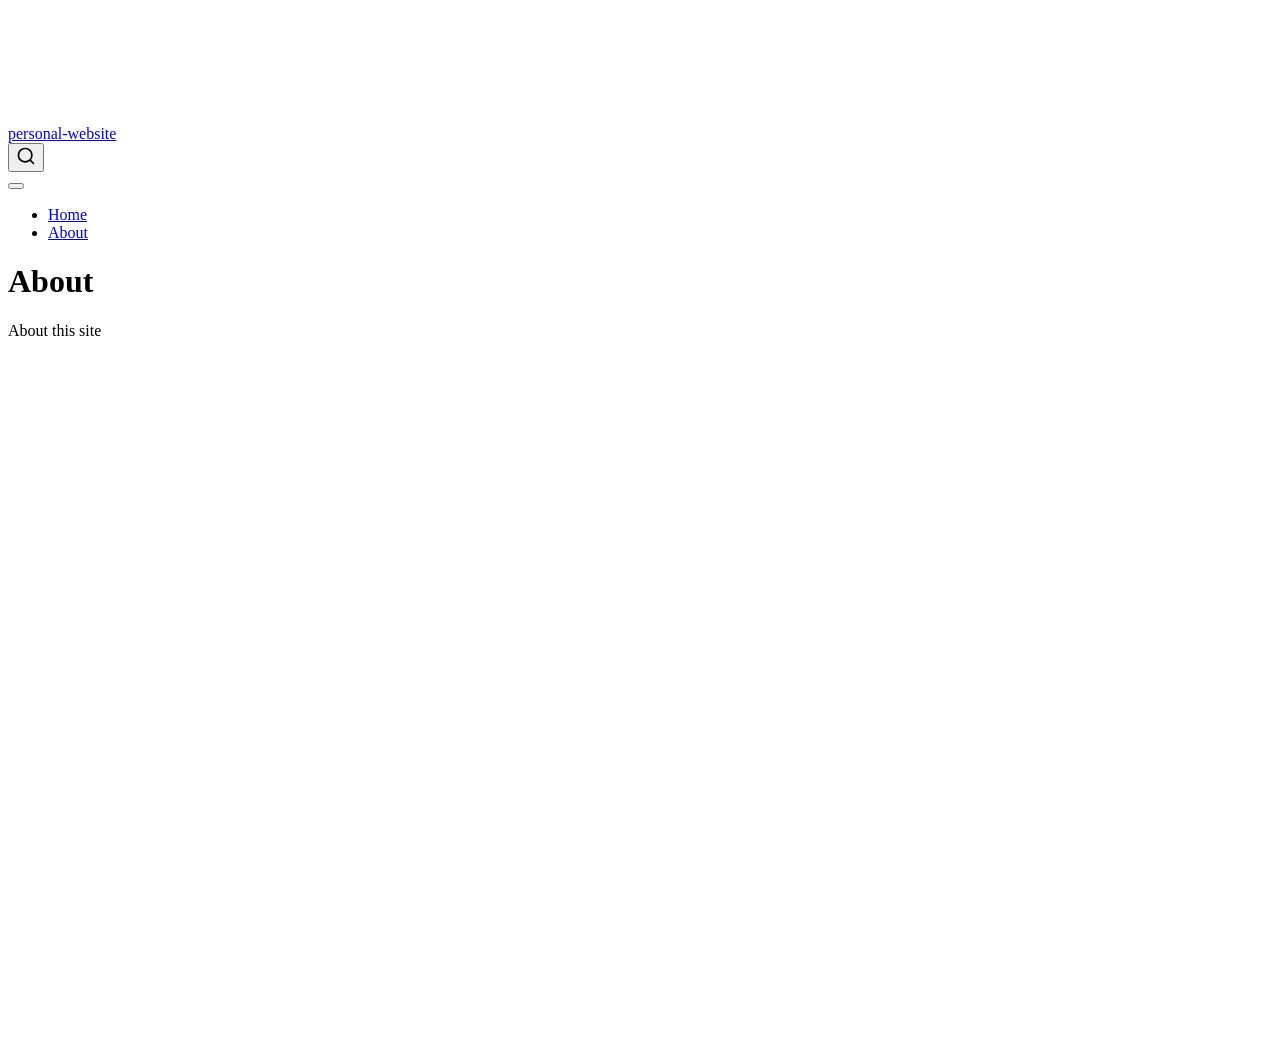
==== docs/about.html @ bc528ff7 "Initial Commit" ====
<!DOCTYPE html>
<html xmlns="http://www.w3.org/1999/xhtml" lang="en" xml:lang="en"><head>

<meta charset="utf-8">
<meta name="generator" content="quarto-1.9.37">

<meta name="viewport" content="width=device-width, initial-scale=1.0, user-scalable=yes">


<title>About – personal-website</title>
<style>
/* Default styles provided by pandoc.
** See https://pandoc.org/MANUAL.html#variables-for-html for config info.
*/
code{white-space: pre-wrap;}
span.smallcaps{font-variant: small-caps;}
div.columns{display: flex; gap: min(4vw, 1.5em);}
div.column{flex: auto; overflow-x: auto;}
div.hanging-indent{margin-left: 1.5em; text-indent: -1.5em;}
ul.task-list{list-style: none;}
ul.task-list li input[type="checkbox"] {
  width: 0.8em;
  margin: 0 0.8em 0.2em -1em; /* quarto-specific, see https://github.com/quarto-dev/quarto-cli/issues/4556 */ 
  vertical-align: middle;
}
</style>


<script src="site_libs/quarto-nav/quarto-nav.js"></script>
<script src="site_libs/quarto-nav/headroom.min.js"></script>
<script src="site_libs/clipboard/clipboard.min.js"></script>
<script src="site_libs/quarto-search/autocomplete.umd.js"></script>
<script src="site_libs/quarto-search/fuse.min.js"></script>
<script src="site_libs/quarto-search/quarto-search.js"></script>
<meta name="quarto:offset" content="./">
<script src="site_libs/quarto-html/quarto.js" type="module"></script>
<script src="site_libs/quarto-html/tabsets/tabsets.js" type="module"></script>
<script src="site_libs/quarto-html/popper.min.js"></script>
<script src="site_libs/quarto-html/tippy.umd.min.js"></script>
<script src="site_libs/quarto-html/anchor.min.js"></script>
<link href="site_libs/quarto-html/tippy.css" rel="stylesheet">
<link href="site_libs/quarto-html/quarto-syntax-highlighting-7f8f88aac4f3542376d5c11b86a4c14d.css" rel="stylesheet" id="quarto-text-highlighting-styles">
<script src="site_libs/bootstrap/bootstrap.min.js"></script>
<link href="site_libs/bootstrap/bootstrap-icons.css" rel="stylesheet">
<link href="site_libs/bootstrap/bootstrap-a0f9fd0d421825b736dc1bbcbcba2219.min.css" rel="stylesheet" append-hash="true" id="quarto-bootstrap" data-mode="light">
<script id="quarto-search-options" type="application/json">{
  "location": "navbar",
  "copy-button": false,
  "collapse-after": 3,
  "panel-placement": "end",
  "type": "overlay",
  "limit": 50,
  "keyboard-shortcut": [
    "f",
    "/",
    "s"
  ],
  "show-item-context": false,
  "language": {
    "search-no-results-text": "No results",
    "search-matching-documents-text": "matching documents",
    "search-copy-link-title": "Copy link to search",
    "search-hide-matches-text": "Hide additional matches",
    "search-more-match-text": "more match in this document",
    "search-more-matches-text": "more matches in this document",
    "search-clear-button-title": "Clear",
    "search-text-placeholder": "",
    "search-detached-cancel-button-title": "Cancel",
    "search-submit-button-title": "Submit",
    "search-label": "Search"
  }
}</script>


<link rel="stylesheet" href="styles.css">
</head>

<body class="nav-fixed quarto-light">

<div id="quarto-search-results"></div>
  <header id="quarto-header" class="headroom fixed-top">
    <nav class="navbar navbar-expand-lg " data-bs-theme="dark">
      <div class="navbar-container container-fluid">
      <div class="navbar-brand-container mx-auto">
    <a class="navbar-brand" href="./index.html">
    <span class="navbar-title">personal-website</span>
    </a>
  </div>
            <div id="quarto-search" class="" title="Search"></div>
          <button class="navbar-toggler" type="button" data-bs-toggle="collapse" data-bs-target="#navbarCollapse" aria-controls="navbarCollapse" role="menu" aria-expanded="false" aria-label="Toggle navigation" onclick="if (window.quartoToggleHeadroom) { window.quartoToggleHeadroom(); }">
  <span class="navbar-toggler-icon"></span>
</button>
          <div class="collapse navbar-collapse" id="navbarCollapse">
            <ul class="navbar-nav navbar-nav-scroll me-auto">
  <li class="nav-item">
    <a class="nav-link" href="./index.html"> 
<span class="menu-text">Home</span></a>
  </li>  
  <li class="nav-item">
    <a class="nav-link active" href="./about.html" aria-current="page"> 
<span class="menu-text">About</span></a>
  </li>  
</ul>
          </div> <!-- /navcollapse -->
            <div class="quarto-navbar-tools">
</div>
      </div> <!-- /container-fluid -->
    </nav>
</header>
<!-- content -->
<div id="quarto-content" class="quarto-container page-columns page-rows-contents page-layout-article page-navbar">
<!-- sidebar -->
<!-- margin-sidebar -->
    <div id="quarto-margin-sidebar" class="sidebar margin-sidebar zindex-bottom">
        
    </div>
<!-- main -->
<main class="content" id="quarto-document-content">

<header id="title-block-header" class="quarto-title-block default">
<div class="quarto-title">
<h1 class="title">About</h1>
</div>



<div class="quarto-title-meta">

    
  
    
  </div>
  


</header>


<p>About this site</p>



</main> <!-- /main -->
<script id="quarto-html-after-body" type="application/javascript">
  window.document.addEventListener("DOMContentLoaded", function (event) {
    const icon = "";
    const anchorJS = new window.AnchorJS();
    anchorJS.options = {
      placement: 'right',
      icon: icon
    };
    anchorJS.add('.anchored');
    const isCodeAnnotation = (el) => {
      for (const clz of el.classList) {
        if (clz.startsWith('code-annotation-')) {                     
          return true;
        }
      }
      return false;
    }
    const onCopySuccess = function(e) {
      // button target
      const button = e.trigger;
      // don't keep focus
      button.blur();
      // flash "checked"
      button.classList.add('code-copy-button-checked');
      var currentTitle = button.getAttribute("title");
      button.setAttribute("title", "Copied!");
      let tooltip;
      if (window.bootstrap) {
        button.setAttribute("data-bs-toggle", "tooltip");
        button.setAttribute("data-bs-placement", "left");
        button.setAttribute("data-bs-title", "Copied!");
        tooltip = new bootstrap.Tooltip(button, 
          { trigger: "manual", 
            customClass: "code-copy-button-tooltip",
            offset: [0, -8]});
        tooltip.show();    
      }
      setTimeout(function() {
        if (tooltip) {
          tooltip.hide();
          button.removeAttribute("data-bs-title");
          button.removeAttribute("data-bs-toggle");
          button.removeAttribute("data-bs-placement");
        }
        button.setAttribute("title", currentTitle);
        button.classList.remove('code-copy-button-checked');
      }, 1000);
      // clear code selection
      e.clearSelection();
    }
    const getTextToCopy = function(trigger) {
      const outerScaffold = trigger.parentElement.cloneNode(true);
      const codeEl = outerScaffold.querySelector('code');
      for (const childEl of codeEl.children) {
        if (isCodeAnnotation(childEl)) {
          childEl.remove();
        }
      }
      return codeEl.innerText;
    }
    const clipboard = new window.ClipboardJS('.code-copy-button:not([data-in-quarto-modal])', {
      text: getTextToCopy
    });
    clipboard.on('success', onCopySuccess);
    if (window.document.getElementById('quarto-embedded-source-code-modal')) {
      const clipboardModal = new window.ClipboardJS('.code-copy-button[data-in-quarto-modal]', {
        text: getTextToCopy,
        container: window.document.getElementById('quarto-embedded-source-code-modal')
      });
      clipboardModal.on('success', onCopySuccess);
    }
      var localhostRegex = new RegExp(/^(?:http|https):\/\/localhost\:?[0-9]*\//);
      var mailtoRegex = new RegExp(/^mailto:/);
        var filterRegex = new RegExp('/' + window.location.host + '/');
      var isInternal = (href) => {
          return filterRegex.test(href) || localhostRegex.test(href) || mailtoRegex.test(href);
      }
      // Inspect non-navigation links and adorn them if external
     var links = window.document.querySelectorAll('a[href]:not(.nav-link):not(.navbar-brand):not(.toc-action):not(.sidebar-link):not(.sidebar-item-toggle):not(.pagination-link):not(.no-external):not([aria-hidden]):not(.dropdown-item):not(.quarto-navigation-tool):not(.about-link)');
      for (var i=0; i<links.length; i++) {
        const link = links[i];
        if (!isInternal(link.href)) {
          // undo the damage that might have been done by quarto-nav.js in the case of
          // links that we want to consider external
          if (link.dataset.originalHref !== undefined) {
            link.href = link.dataset.originalHref;
          }
        }
      }
    function tippyHover(el, contentFn, onTriggerFn, onUntriggerFn) {
      const config = {
        allowHTML: true,
        maxWidth: 500,
        delay: 100,
        arrow: false,
        appendTo: function(el) {
            return el.parentElement;
        },
        interactive: true,
        interactiveBorder: 10,
        theme: 'quarto',
        placement: 'bottom-start',
      };
      if (contentFn) {
        config.content = contentFn;
      }
      if (onTriggerFn) {
        config.onTrigger = onTriggerFn;
      }
      if (onUntriggerFn) {
        config.onUntrigger = onUntriggerFn;
      }
      window.tippy(el, config); 
    }
    const noterefs = window.document.querySelectorAll('a[role="doc-noteref"]');
    for (var i=0; i<noterefs.length; i++) {
      const ref = noterefs[i];
      tippyHover(ref, function() {
        // use id or data attribute instead here
        let href = ref.getAttribute('data-footnote-href') || ref.getAttribute('href');
        try { href = new URL(href).hash; } catch {}
        const id = href.replace(/^#\/?/, "");
        const note = window.document.getElementById(id);
        if (note) {
          return note.innerHTML;
        } else {
          return "";
        }
      });
    }
    const xrefs = window.document.querySelectorAll('a.quarto-xref');
    const processXRef = (id, note) => {
      // Strip column container classes
      const stripColumnClz = (el) => {
        el.classList.remove("page-full", "page-columns");
        if (el.children) {
          for (const child of el.children) {
            stripColumnClz(child);
          }
        }
      }
      stripColumnClz(note)
      if (id === null || id.startsWith('sec-')) {
        // Special case sections, only their first couple elements
        const container = document.createElement("div");
        if (note.children && note.children.length > 2) {
          container.appendChild(note.children[0].cloneNode(true));
          for (let i = 1; i < note.children.length; i++) {
            const child = note.children[i];
            if (child.tagName === "P" && child.innerText === "") {
              continue;
            } else {
              container.appendChild(child.cloneNode(true));
              break;
            }
          }
          if (window.Quarto?.typesetMath) {
            window.Quarto.typesetMath(container);
          }
          return container.innerHTML
        } else {
          if (window.Quarto?.typesetMath) {
            window.Quarto.typesetMath(note);
          }
          return note.innerHTML;
        }
      } else {
        // Remove any anchor links if they are present
        const anchorLink = note.querySelector('a.anchorjs-link');
        if (anchorLink) {
          anchorLink.remove();
        }
        if (window.Quarto?.typesetMath) {
          window.Quarto.typesetMath(note);
        }
        if (note.classList.contains("callout")) {
          return note.outerHTML;
        } else {
          return note.innerHTML;
        }
      }
    }
    for (var i=0; i<xrefs.length; i++) {
      const xref = xrefs[i];
      tippyHover(xref, undefined, function(instance) {
        instance.disable();
        let url = xref.getAttribute('href');
        let hash = undefined; 
        if (url.startsWith('#')) {
          hash = url;
        } else {
          try { hash = new URL(url).hash; } catch {}
        }
        if (hash) {
          const id = hash.replace(/^#\/?/, "");
          const note = window.document.getElementById(id);
          if (note !== null) {
            try {
              const html = processXRef(id, note.cloneNode(true));
              instance.setContent(html);
            } finally {
              instance.enable();
              instance.show();
            }
          } else {
            // See if we can fetch this
            fetch(url.split('#')[0])
            .then(res => res.text())
            .then(html => {
              const parser = new DOMParser();
              const htmlDoc = parser.parseFromString(html, "text/html");
              const note = htmlDoc.getElementById(id);
              if (note !== null) {
                const html = processXRef(id, note);
                instance.setContent(html);
              } 
            }).finally(() => {
              instance.enable();
              instance.show();
            });
          }
        } else {
          // See if we can fetch a full url (with no hash to target)
          // This is a special case and we should probably do some content thinning / targeting
          fetch(url)
          .then(res => res.text())
          .then(html => {
            const parser = new DOMParser();
            const htmlDoc = parser.parseFromString(html, "text/html");
            const note = htmlDoc.querySelector('main.content');
            if (note !== null) {
              // This should only happen for chapter cross references
              // (since there is no id in the URL)
              // remove the first header
              if (note.children.length > 0 && note.children[0].tagName === "HEADER") {
                note.children[0].remove();
              }
              const html = processXRef(null, note);
              instance.setContent(html);
            } 
          }).finally(() => {
            instance.enable();
            instance.show();
          });
        }
      }, function(instance) {
      });
    }
        let selectedAnnoteEl;
        const selectorForAnnotation = ( cell, annotation) => {
          let cellAttr = 'data-code-cell="' + cell + '"';
          let lineAttr = 'data-code-annotation="' +  annotation + '"';
          const selector = 'span[' + cellAttr + '][' + lineAttr + ']';
          return selector;
        }
        const selectCodeLines = (annoteEl) => {
          const doc = window.document;
          const targetCell = annoteEl.getAttribute("data-target-cell");
          const targetAnnotation = annoteEl.getAttribute("data-target-annotation");
          const annoteSpan = window.document.querySelector(selectorForAnnotation(targetCell, targetAnnotation));
          const lines = annoteSpan.getAttribute("data-code-lines").split(",");
          const lineIds = lines.map((line) => {
            return targetCell + "-" + line;
          })
          let top = null;
          let height = null;
          let parent = null;
          if (lineIds.length > 0) {
              //compute the position of the single el (top and bottom and make a div)
              const el = window.document.getElementById(lineIds[0]);
              top = el.offsetTop;
              height = el.offsetHeight;
              parent = el.parentElement.parentElement;
            if (lineIds.length > 1) {
              const lastEl = window.document.getElementById(lineIds[lineIds.length - 1]);
              const bottom = lastEl.offsetTop + lastEl.offsetHeight;
              height = bottom - top;
            }
            if (top !== null && height !== null && parent !== null) {
              // cook up a div (if necessary) and position it 
              let div = window.document.getElementById("code-annotation-line-highlight");
              if (div === null) {
                div = window.document.createElement("div");
                div.setAttribute("id", "code-annotation-line-highlight");
                div.style.position = 'absolute';
                parent.appendChild(div);
              }
              div.style.top = top - 2 + "px";
              div.style.height = height + 4 + "px";
              div.style.left = 0;
              let gutterDiv = window.document.getElementById("code-annotation-line-highlight-gutter");
              if (gutterDiv === null) {
                gutterDiv = window.document.createElement("div");
                gutterDiv.setAttribute("id", "code-annotation-line-highlight-gutter");
                gutterDiv.style.position = 'absolute';
                const codeCell = window.document.getElementById(targetCell);
                const gutter = codeCell.querySelector('.code-annotation-gutter');
                gutter.appendChild(gutterDiv);
              }
              gutterDiv.style.top = top - 2 + "px";
              gutterDiv.style.height = height + 4 + "px";
            }
            selectedAnnoteEl = annoteEl;
          }
        };
        const unselectCodeLines = () => {
          const elementsIds = ["code-annotation-line-highlight", "code-annotation-line-highlight-gutter"];
          elementsIds.forEach((elId) => {
            const div = window.document.getElementById(elId);
            if (div) {
              div.remove();
            }
          });
          selectedAnnoteEl = undefined;
        };
          // Handle positioning of the toggle
      window.addEventListener(
        "resize",
        throttle(() => {
          elRect = undefined;
          if (selectedAnnoteEl) {
            selectCodeLines(selectedAnnoteEl);
          }
        }, 10)
      );
      function throttle(fn, ms) {
      let throttle = false;
      let timer;
        return (...args) => {
          if(!throttle) { // first call gets through
              fn.apply(this, args);
              throttle = true;
          } else { // all the others get throttled
              if(timer) clearTimeout(timer); // cancel #2
              timer = setTimeout(() => {
                fn.apply(this, args);
                timer = throttle = false;
              }, ms);
          }
        };
      }
        // Attach click handler to the DT
        const annoteDls = window.document.querySelectorAll('dt[data-target-cell]');
        for (const annoteDlNode of annoteDls) {
          annoteDlNode.addEventListener('click', (event) => {
            const clickedEl = event.target;
            if (clickedEl !== selectedAnnoteEl) {
              unselectCodeLines();
              const activeEl = window.document.querySelector('dt[data-target-cell].code-annotation-active');
              if (activeEl) {
                activeEl.classList.remove('code-annotation-active');
              }
              selectCodeLines(clickedEl);
              clickedEl.classList.add('code-annotation-active');
            } else {
              // Unselect the line
              unselectCodeLines();
              clickedEl.classList.remove('code-annotation-active');
            }
          });
        }
    const findCites = (el) => {
      const parentEl = el.parentElement;
      if (parentEl) {
        const cites = parentEl.dataset.cites;
        if (cites) {
          return {
            el,
            cites: cites.split(' ')
          };
        } else {
          return findCites(el.parentElement)
        }
      } else {
        return undefined;
      }
    };
    var bibliorefs = window.document.querySelectorAll('a[role="doc-biblioref"]');
    for (var i=0; i<bibliorefs.length; i++) {
      const ref = bibliorefs[i];
      const citeInfo = findCites(ref);
      if (citeInfo) {
        tippyHover(citeInfo.el, function() {
          var popup = window.document.createElement('div');
          citeInfo.cites.forEach(function(cite) {
            var citeDiv = window.document.createElement('div');
            citeDiv.classList.add('hanging-indent');
            citeDiv.classList.add('csl-entry');
            var biblioDiv = window.document.getElementById('ref-' + cite);
            if (biblioDiv) {
              citeDiv.innerHTML = biblioDiv.innerHTML;
            }
            popup.appendChild(citeDiv);
          });
          return popup.innerHTML;
        });
      }
    }
  });
  </script>
</div> <!-- /content -->




</body></html>
---- docs/site_libs/quarto-html/tippy.css ----
.tippy-box[data-animation=fade][data-state=hidden]{opacity:0}[data-tippy-root]{max-width:calc(100vw - 10px)}.tippy-box{position:relative;background-color:#333;color:#fff;border-radius:4px;font-size:14px;line-height:1.4;white-space:normal;outline:0;transition-property:transform,visibility,opacity}.tippy-box[data-placement^=top]>.tippy-arrow{bottom:0}.tippy-box[data-placement^=top]>.tippy-arrow:before{bottom:-7px;left:0;border-width:8px 8px 0;border-top-color:initial;transform-origin:center top}.tippy-box[data-placement^=bottom]>.tippy-arrow{top:0}.tippy-box[data-placement^=bottom]>.tippy-arrow:before{top:-7px;left:0;border-width:0 8px 8px;border-bottom-color:initial;transform-origin:center bottom}.tippy-box[data-placement^=left]>.tippy-arrow{right:0}.tippy-box[data-placement^=left]>.tippy-arrow:before{border-width:8px 0 8px 8px;border-left-color:initial;right:-7px;transform-origin:center left}.tippy-box[data-placement^=right]>.tippy-arrow{left:0}.tippy-box[data-placement^=right]>.tippy-arrow:before{left:-7px;border-width:8px 8px 8px 0;border-right-color:initial;transform-origin:center right}.tippy-box[data-inertia][data-state=visible]{transition-timing-function:cubic-bezier(.54,1.5,.38,1.11)}.tippy-arrow{width:16px;height:16px;color:#333}.tippy-arrow:before{content:"";position:absolute;border-color:transparent;border-style:solid}.tippy-content{position:relative;padding:5px 9px;z-index:1}
---- docs/site_libs/quarto-html/quarto-syntax-highlighting-7f8f88aac4f3542376d5c11b86a4c14d.css ----
/* quarto syntax highlight colors */
:root {
  --quarto-hl-ot-color: #003B4F;
  --quarto-hl-at-color: #657422;
  --quarto-hl-ss-color: #20794D;
  --quarto-hl-an-color: #5E5E5E;
  --quarto-hl-fu-color: #4758AB;
  --quarto-hl-st-color: #20794D;
  --quarto-hl-cf-color: #003B4F;
  --quarto-hl-op-color: #5E5E5E;
  --quarto-hl-er-color: #AD0000;
  --quarto-hl-bn-color: #AD0000;
  --quarto-hl-al-color: #AD0000;
  --quarto-hl-va-color: #111111;
  --quarto-hl-bu-color: inherit;
  --quarto-hl-ex-color: inherit;
  --quarto-hl-pp-color: #AD0000;
  --quarto-hl-in-color: #5E5E5E;
  --quarto-hl-vs-color: #20794D;
  --quarto-hl-wa-color: #5E5E5E;
  --quarto-hl-do-color: #5E5E5E;
  --quarto-hl-im-color: #00769E;
  --quarto-hl-ch-color: #20794D;
  --quarto-hl-dt-color: #AD0000;
  --quarto-hl-fl-color: #AD0000;
  --quarto-hl-co-color: #5E5E5E;
  --quarto-hl-cv-color: #5E5E5E;
  --quarto-hl-cn-color: #8f5902;
  --quarto-hl-sc-color: #5E5E5E;
  --quarto-hl-dv-color: #AD0000;
  --quarto-hl-kw-color: #003B4F;
}

/* other quarto variables */
:root {
  --quarto-font-monospace: SFMono-Regular, Menlo, Monaco, Consolas, "Liberation Mono", "Courier New", monospace;
}

/* syntax highlight based on Pandoc's rules */
pre > code.sourceCode > span {
  color: #003B4F;
}

code.sourceCode > span {
  color: #003B4F;
}

div.sourceCode,
div.sourceCode pre.sourceCode {
  color: #003B4F;
}

/* Normal */
code span {
  color: #003B4F;
}

/* Alert */
code span.al {
  color: #AD0000;
  font-style: inherit;
}

/* Annotation */
code span.an {
  color: #5E5E5E;
  font-style: inherit;
}

/* Attribute */
code span.at {
  color: #657422;
  font-style: inherit;
}

/* BaseN */
code span.bn {
  color: #AD0000;
  font-style: inherit;
}

/* BuiltIn */
code span.bu {
  font-style: inherit;
}

/* ControlFlow */
code span.cf {
  color: #003B4F;
  font-weight: bold;
  font-style: inherit;
}

/* Char */
code span.ch {
  color: #20794D;
  font-style: inherit;
}

/* Constant */
code span.cn {
  color: #8f5902;
  font-style: inherit;
}

/* Comment */
code span.co {
  color: #5E5E5E;
  font-style: inherit;
}

/* CommentVar */
code span.cv {
  color: #5E5E5E;
  font-style: italic;
}

/* Documentation */
code span.do {
  color: #5E5E5E;
  font-style: italic;
}

/* DataType */
code span.dt {
  color: #AD0000;
  font-style: inherit;
}

/* DecVal */
code span.dv {
  color: #AD0000;
  font-style: inherit;
}

/* Error */
code span.er {
  color: #AD0000;
  font-style: inherit;
}

/* Extension */
code span.ex {
  font-style: inherit;
}

/* Float */
code span.fl {
  color: #AD0000;
  font-style: inherit;
}

/* Function */
code span.fu {
  color: #4758AB;
  font-style: inherit;
}

/* Import */
code span.im {
  color: #00769E;
  font-style: inherit;
}

/* Information */
code span.in {
  color: #5E5E5E;
  font-style: inherit;
}

/* Keyword */
code span.kw {
  color: #003B4F;
  font-weight: bold;
  font-style: inherit;
}

/* Operator */
code span.op {
  color: #5E5E5E;
  font-style: inherit;
}

/* Other */
code span.ot {
  color: #003B4F;
  font-style: inherit;
}

/* Preprocessor */
code span.pp {
  color: #AD0000;
  font-style: inherit;
}

/* SpecialChar */
code span.sc {
  color: #5E5E5E;
  font-style: inherit;
}

/* SpecialString */
code span.ss {
  color: #20794D;
  font-style: inherit;
}

/* String */
code span.st {
  color: #20794D;
  font-style: inherit;
}

/* Variable */
code span.va {
  color: #111111;
  font-style: inherit;
}

/* VerbatimString */
code span.vs {
  color: #20794D;
  font-style: inherit;
}

/* Warning */
code span.wa {
  color: #5E5E5E;
  font-style: italic;
}

.prevent-inlining {
  content: "</";
}

/*# sourceMappingURL=789ad8cd35626ba772517505b42a116e.css.map */
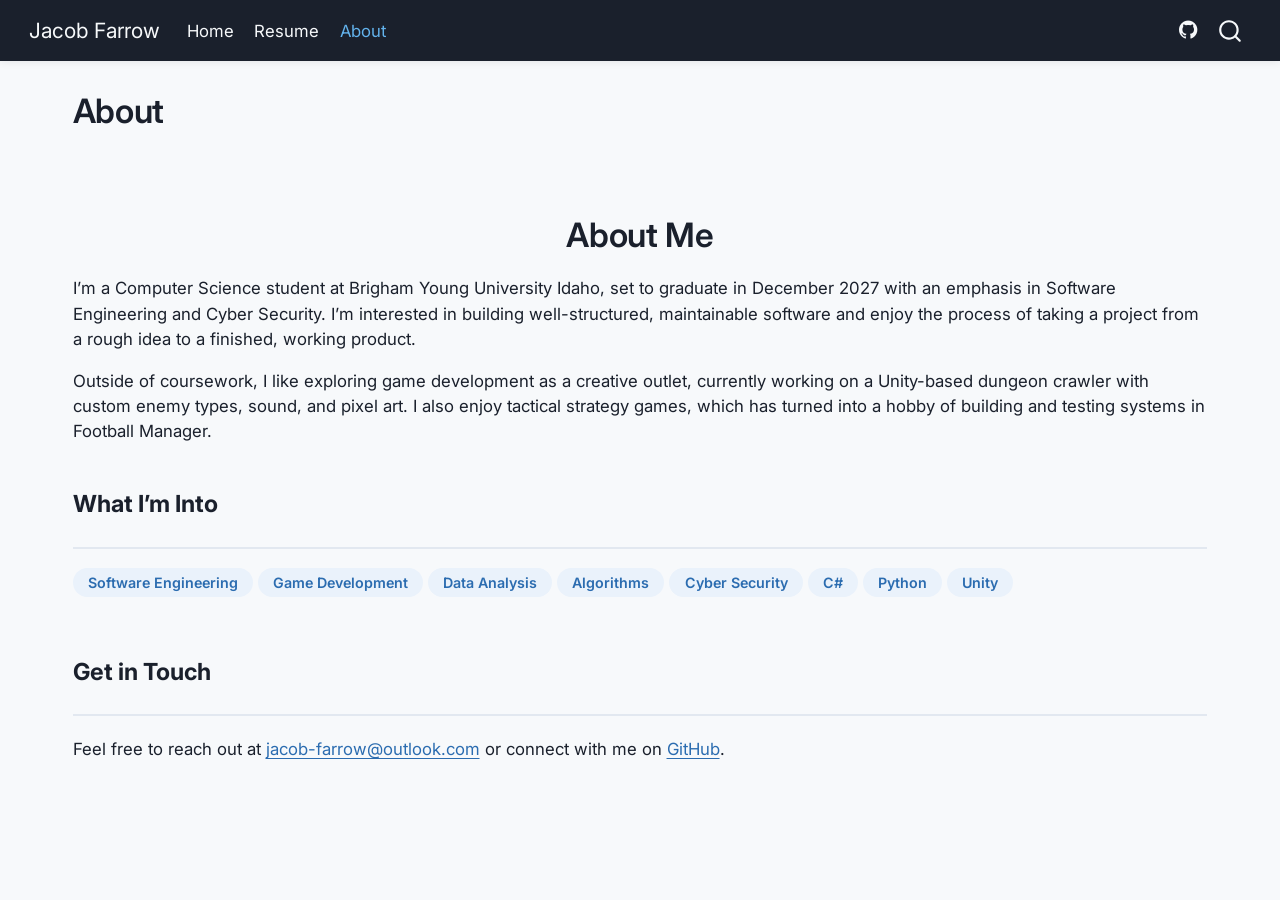
==== commit 496daf91: "Clean" ====
--- a/docs/about.html
+++ b/docs/about.html
@@ -7,7 +7,7 @@
 <meta name="viewport" content="width=device-width, initial-scale=1.0, user-scalable=yes">
 
 
-<title>About – personal-website</title>
+<title>About – Jacob Farrow</title>
 <style>
 /* Default styles provided by pandoc.
 ** See https://pandoc.org/MANUAL.html#variables-for-html for config info.
@@ -42,7 +42,7 @@
 <link href="site_libs/quarto-html/quarto-syntax-highlighting-7f8f88aac4f3542376d5c11b86a4c14d.css" rel="stylesheet" id="quarto-text-highlighting-styles">
 <script src="site_libs/bootstrap/bootstrap.min.js"></script>
 <link href="site_libs/bootstrap/bootstrap-icons.css" rel="stylesheet">
-<link href="site_libs/bootstrap/bootstrap-a0f9fd0d421825b736dc1bbcbcba2219.min.css" rel="stylesheet" append-hash="true" id="quarto-bootstrap" data-mode="light">
+<link href="site_libs/bootstrap/bootstrap-82a2e61b633414a726c208f668d5eda3.min.css" rel="stylesheet" append-hash="true" id="quarto-bootstrap" data-mode="light">
 <script id="quarto-search-options" type="application/json">{
   "location": "navbar",
   "copy-button": false,
@@ -83,7 +83,7 @@
       <div class="navbar-container container-fluid">
       <div class="navbar-brand-container mx-auto">
     <a class="navbar-brand" href="./index.html">
-    <span class="navbar-title">personal-website</span>
+    <span class="navbar-title">Jacob Farrow</span>
     </a>
   </div>
             <div id="quarto-search" class="" title="Search"></div>
@@ -97,8 +97,19 @@
 <span class="menu-text">Home</span></a>
   </li>  
   <li class="nav-item">
+    <a class="nav-link" href="./resume.html"> 
+<span class="menu-text">Resume</span></a>
+  </li>  
+  <li class="nav-item">
     <a class="nav-link active" href="./about.html" aria-current="page"> 
 <span class="menu-text">About</span></a>
+  </li>  
+</ul>
+            <ul class="navbar-nav navbar-nav-scroll ms-auto">
+  <li class="nav-item compact">
+    <a class="nav-link" href="https://github.com/JacobFarrow"> <i class="bi bi-github" role="img" aria-label="GitHub">
+</i> 
+<span class="menu-text"></span></a>
   </li>  
 </ul>
           </div> <!-- /navcollapse -->
@@ -108,14 +119,12 @@
     </nav>
 </header>
 <!-- content -->
-<div id="quarto-content" class="quarto-container page-columns page-rows-contents page-layout-article page-navbar">
+<div id="quarto-content" class="quarto-container page-columns page-rows-contents page-layout-full page-navbar">
 <!-- sidebar -->
 <!-- margin-sidebar -->
-    <div id="quarto-margin-sidebar" class="sidebar margin-sidebar zindex-bottom">
-        
-    </div>
+    
 <!-- main -->
-<main class="content" id="quarto-document-content">
+<main class="content column-page" id="quarto-document-content">
 
 <header id="title-block-header" class="quarto-title-block default">
 <div class="quarto-title">
@@ -124,7 +133,7 @@
 
 
 
-<div class="quarto-title-meta">
+<div class="quarto-title-meta column-page">
 
     
   
@@ -136,7 +145,21 @@
 </header>
 
 
-<p>About this site</p>
+<section id="about-me" class="level1 resume-header">
+<h1>About Me</h1>
+</section>
+<p>I’m a Computer Science student at Brigham Young University Idaho, set to graduate in December 2027 with an emphasis in Software Engineering and Cyber Security. I’m interested in building well-structured, maintainable software and enjoy the process of taking a project from a rough idea to a finished, working product.</p>
+<p>Outside of coursework, I like exploring game development as a creative outlet, currently working on a Unity-based dungeon crawler with custom enemy types, sound, and pixel art. I also enjoy tactical strategy games, which has turned into a hobby of building and testing systems in Football Manager.</p>
+<div class="section-title">
+<p>What I’m Into</p>
+</div>
+<div class="badge-row">
+<p><span class="skill-badge">Software Engineering</span> <span class="skill-badge">Game Development</span> <span class="skill-badge">Data Analysis</span> <span class="skill-badge">Algorithms</span> <span class="skill-badge">Cyber Security</span> <span class="skill-badge">C#</span> <span class="skill-badge">Python</span> <span class="skill-badge">Unity</span></p>
+</div>
+<div class="section-title">
+<p>Get in Touch</p>
+</div>
+<p>Feel free to reach out at <a href="mailto:jacob-farrow@outlook.com">jacob-farrow@outlook.com</a> or connect with me on <a href="https://github.com/JacobFarrow">GitHub</a>.</p>
 
 
 
--- a/docs/styles.css
+++ b/docs/styles.css
@@ -0,0 +1,229 @@
+/* ===== Global ===== */
+@import url('https://fonts.googleapis.com/css2?family=Inter:wght@400;500;600;700;800&display=swap');
+
+body {
+  font-family: "Inter", sans-serif;
+  animation: fadeIn 0.5s ease-in;
+}
+
+@keyframes fadeIn {
+  from { opacity: 0; }
+  to { opacity: 1; }
+}
+
+a {
+  transition: color 0.15s ease, opacity 0.15s ease;
+}
+
+/* ===== Navbar ===== */
+.navbar {
+  box-shadow: 0 1px 8px rgba(0,0,0,0.08);
+}
+
+.navbar-nav .nav-link {
+  transition: color 0.2s ease;
+  position: relative;
+}
+
+.navbar-nav .nav-link:hover {
+  color: #63b3ed !important;
+}
+
+/* ===== Hero section ===== */
+.hero {
+  padding: 5rem 1rem 4rem 1rem;
+  text-align: center;
+  background: linear-gradient(180deg, #eaf2fb 0%, #f7f9fb 100%);
+  border-radius: 0 0 24px 24px;
+  margin-bottom: 3rem;
+}
+
+.hero h1 {
+  font-size: 2.75rem;
+  font-weight: 800;
+  margin-bottom: 0.5rem;
+  color: #1a202c;
+}
+
+.hero .hero-subtitle {
+  font-size: 1.3rem;
+  color: #2b6cb0;
+  font-weight: 600;
+  margin-bottom: 1rem;
+}
+
+.hero .hero-tagline {
+  font-size: 1.05rem;
+  color: #4a5568;
+  max-width: 640px;
+  margin: 0 auto 2rem auto;
+  line-height: 1.6;
+}
+
+.hero-buttons {
+  display: flex;
+  gap: 1rem;
+  justify-content: center;
+  flex-wrap: wrap;
+}
+
+.btn-hero {
+  display: inline-block;
+  padding: 0.7rem 1.6rem;
+  border-radius: 8px;
+  font-weight: 600;
+  text-decoration: none;
+  transition: transform 0.18s ease, box-shadow 0.18s ease;
+}
+
+.btn-hero-primary {
+  background: #2b6cb0;
+  color: #ffffff !important;
+}
+
+.btn-hero-outline {
+  background: transparent;
+  color: #2b6cb0 !important;
+  border: 2px solid #2b6cb0;
+}
+
+.btn-hero:hover {
+  transform: translateY(-2px);
+  box-shadow: 0 8px 20px rgba(43,108,176,0.25);
+}
+
+/* ===== Cards ===== */
+.card-grid {
+  display: grid;
+  grid-template-columns: repeat(auto-fit, minmax(240px, 1fr));
+  gap: 1.5rem;
+  margin: 2rem 0;
+}
+
+.info-card {
+  background: #ffffff;
+  border: 1px solid #e2e8f0;
+  border-radius: 14px;
+  padding: 1.75rem;
+  transition: transform 0.2s ease, box-shadow 0.2s ease, border-color 0.2s ease;
+}
+
+.info-card:hover {
+  transform: translateY(-4px);
+  box-shadow: 0 12px 24px rgba(0,0,0,0.08);
+  border-color: #2b6cb0;
+}
+
+.info-card h3 {
+  margin-top: 0;
+  font-size: 1.1rem;
+  color: #1a202c;
+}
+
+.info-card p {
+  color: #4a5568;
+  font-size: 0.95rem;
+  margin-bottom: 0;
+}
+
+.info-card .icon {
+  font-size: 1.75rem;
+  margin-bottom: 0.75rem;
+  display: block;
+}
+
+/* ===== Skill badges ===== */
+.badge-row {
+  display: flex;
+  flex-wrap: wrap;
+  gap: 0.5rem;
+  margin: 0.75rem 0 1.5rem 0;
+}
+
+.skill-badge {
+  background: #eaf2fb;
+  color: #2b6cb0;
+  padding: 0.35rem 0.9rem;
+  border-radius: 999px;
+  font-size: 0.85rem;
+  font-weight: 600;
+  transition: background 0.2s ease, transform 0.2s ease;
+}
+
+.skill-badge:hover {
+  background: #2b6cb0;
+  color: #ffffff;
+  transform: translateY(-2px);
+}
+
+/* ===== Resume / timeline ===== */
+.resume-header {
+  text-align: center;
+  padding: 2rem 1rem 1rem 1rem;
+}
+
+.resume-header h1 {
+  margin-bottom: 0.25rem;
+}
+
+.resume-contact {
+  color: #4a5568;
+  font-size: 0.95rem;
+}
+
+.resume-contact a {
+  color: #2b6cb0;
+  font-weight: 600;
+}
+
+.timeline-item {
+  border-left: 3px solid #2b6cb0;
+  padding: 0.25rem 0 0.25rem 1.5rem;
+  margin-bottom: 1.75rem;
+  position: relative;
+}
+
+.timeline-item::before {
+  content: "";
+  position: absolute;
+  left: -8px;
+  top: 6px;
+  width: 13px;
+  height: 13px;
+  border-radius: 50%;
+  background: #2b6cb0;
+  transition: transform 0.2s ease;
+}
+
+.timeline-item:hover::before {
+  transform: scale(1.3);
+}
+
+.timeline-item h3 {
+  margin-bottom: 0.1rem;
+  font-size: 1.05rem;
+}
+
+.timeline-role {
+  color: #2b6cb0;
+  font-weight: 600;
+  font-size: 0.95rem;
+}
+
+.timeline-date {
+  color: #718096;
+  font-size: 0.85rem;
+  font-style: italic;
+  margin-bottom: 0.5rem;
+}
+
+/* ===== Section headers ===== */
+.section-title {
+  font-size: 1.4rem;
+  font-weight: 700;
+  border-bottom: 2px solid #e2e8f0;
+  padding-bottom: 0.5rem;
+  margin-top: 2.5rem;
+  margin-bottom: 1.25rem;
+  color: #1a202c;
+}
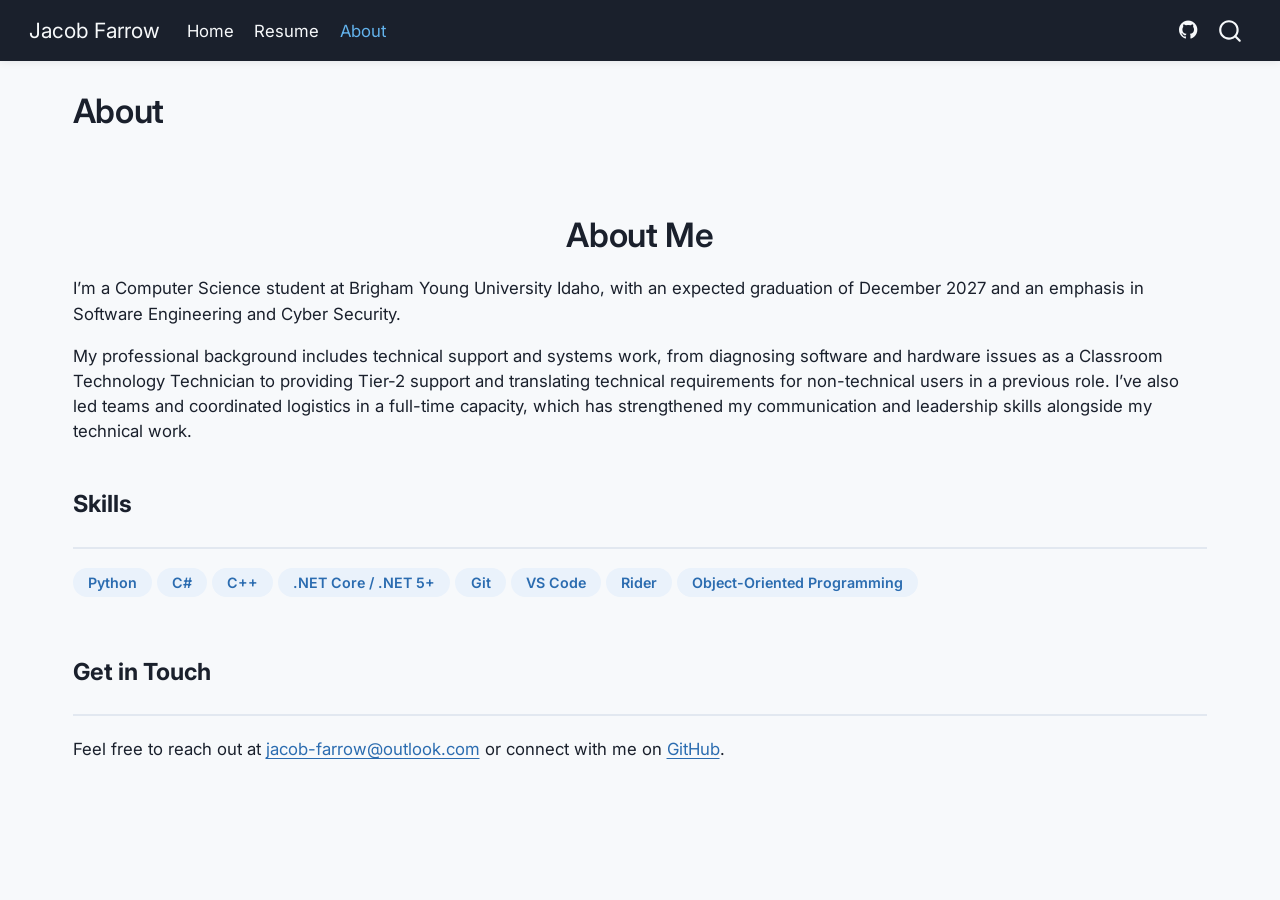
==== commit 12a33053: "Content Fix" ====
--- a/docs/about.html
+++ b/docs/about.html
@@ -148,13 +148,13 @@
 <section id="about-me" class="level1 resume-header">
 <h1>About Me</h1>
 </section>
-<p>I’m a Computer Science student at Brigham Young University Idaho, set to graduate in December 2027 with an emphasis in Software Engineering and Cyber Security. I’m interested in building well-structured, maintainable software and enjoy the process of taking a project from a rough idea to a finished, working product.</p>
-<p>Outside of coursework, I like exploring game development as a creative outlet, currently working on a Unity-based dungeon crawler with custom enemy types, sound, and pixel art. I also enjoy tactical strategy games, which has turned into a hobby of building and testing systems in Football Manager.</p>
+<p>I’m a Computer Science student at Brigham Young University Idaho, with an expected graduation of December 2027 and an emphasis in Software Engineering and Cyber Security.</p>
+<p>My professional background includes technical support and systems work, from diagnosing software and hardware issues as a Classroom Technology Technician to providing Tier-2 support and translating technical requirements for non-technical users in a previous role. I’ve also led teams and coordinated logistics in a full-time capacity, which has strengthened my communication and leadership skills alongside my technical work.</p>
 <div class="section-title">
-<p>What I’m Into</p>
+<p>Skills</p>
 </div>
 <div class="badge-row">
-<p><span class="skill-badge">Software Engineering</span> <span class="skill-badge">Game Development</span> <span class="skill-badge">Data Analysis</span> <span class="skill-badge">Algorithms</span> <span class="skill-badge">Cyber Security</span> <span class="skill-badge">C#</span> <span class="skill-badge">Python</span> <span class="skill-badge">Unity</span></p>
+<p><span class="skill-badge">Python</span> <span class="skill-badge">C#</span> <span class="skill-badge">C++</span> <span class="skill-badge">.NET Core / .NET 5+</span> <span class="skill-badge">Git</span> <span class="skill-badge">VS Code</span> <span class="skill-badge">Rider</span> <span class="skill-badge">Object-Oriented Programming</span></p>
 </div>
 <div class="section-title">
 <p>Get in Touch</p>
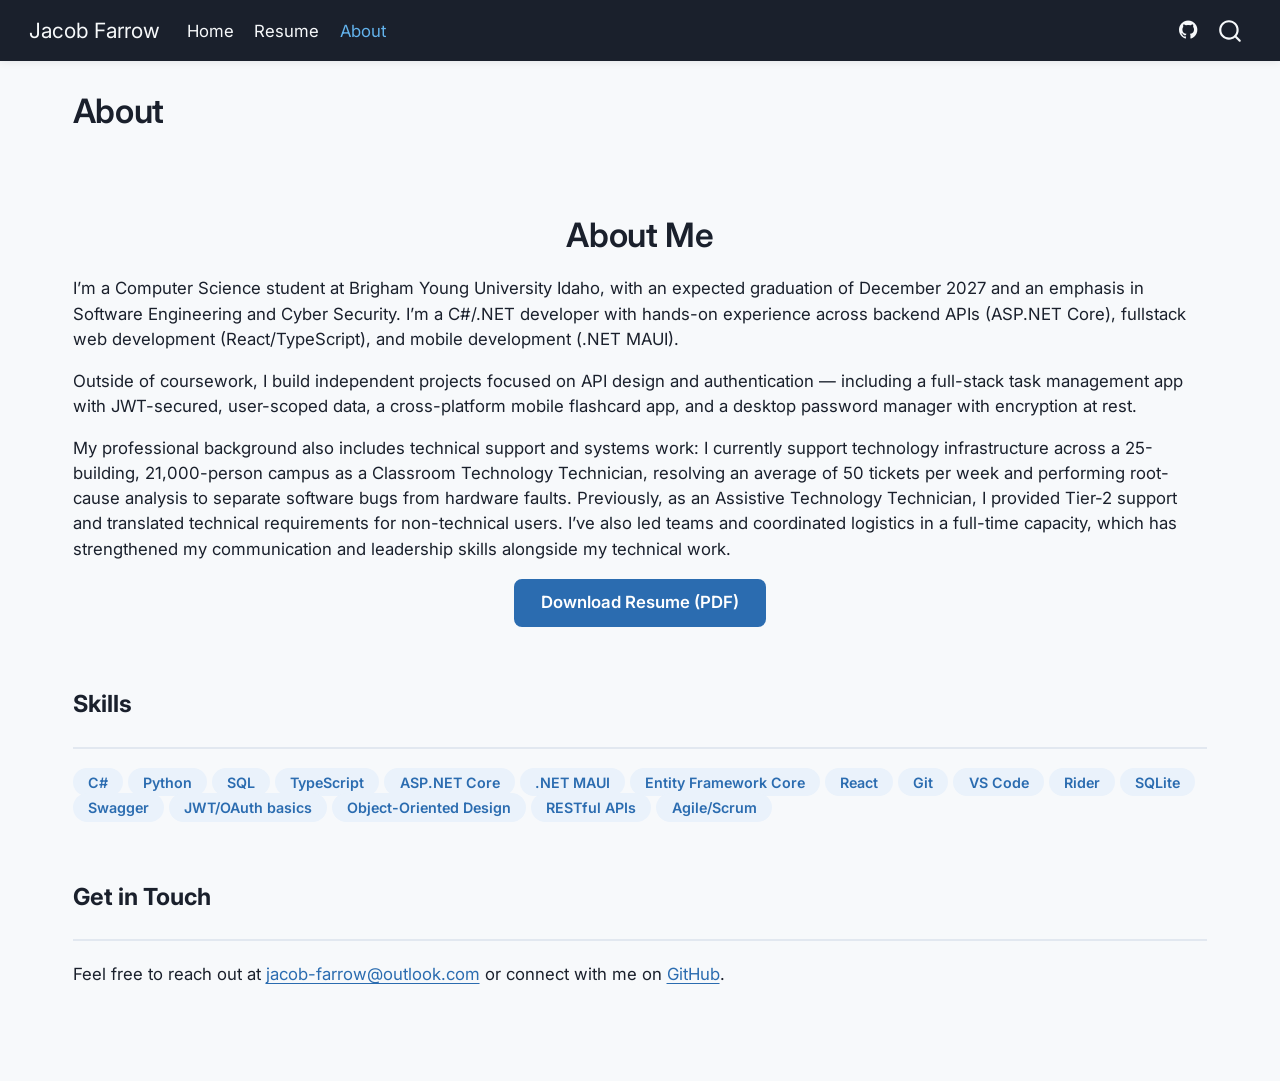
==== commit bd355b91: "Update resume content and add downloadable PDF Refreshes resume, home, and about pages to match the " ====
--- a/docs/about.html
+++ b/docs/about.html
@@ -42,7 +42,7 @@
 <link href="site_libs/quarto-html/quarto-syntax-highlighting-7f8f88aac4f3542376d5c11b86a4c14d.css" rel="stylesheet" id="quarto-text-highlighting-styles">
 <script src="site_libs/bootstrap/bootstrap.min.js"></script>
 <link href="site_libs/bootstrap/bootstrap-icons.css" rel="stylesheet">
-<link href="site_libs/bootstrap/bootstrap-82a2e61b633414a726c208f668d5eda3.min.css" rel="stylesheet" append-hash="true" id="quarto-bootstrap" data-mode="light">
+<link href="site_libs/bootstrap/bootstrap-09eb67c47b955c81b797ca7ebdc064ea.min.css" rel="stylesheet" append-hash="true" id="quarto-bootstrap" data-mode="light">
 <script id="quarto-search-options" type="application/json">{
   "location": "navbar",
   "copy-button": false,
@@ -148,13 +148,17 @@
 <section id="about-me" class="level1 resume-header">
 <h1>About Me</h1>
 </section>
-<p>I’m a Computer Science student at Brigham Young University Idaho, with an expected graduation of December 2027 and an emphasis in Software Engineering and Cyber Security.</p>
-<p>My professional background includes technical support and systems work, from diagnosing software and hardware issues as a Classroom Technology Technician to providing Tier-2 support and translating technical requirements for non-technical users in a previous role. I’ve also led teams and coordinated logistics in a full-time capacity, which has strengthened my communication and leadership skills alongside my technical work.</p>
+<p>I’m a Computer Science student at Brigham Young University Idaho, with an expected graduation of December 2027 and an emphasis in Software Engineering and Cyber Security. I’m a C#/.NET developer with hands-on experience across backend APIs (ASP.NET Core), fullstack web development (React/TypeScript), and mobile development (.NET MAUI).</p>
+<p>Outside of coursework, I build independent projects focused on API design and authentication — including a full-stack task management app with JWT-secured, user-scoped data, a cross-platform mobile flashcard app, and a desktop password manager with encryption at rest.</p>
+<p>My professional background also includes technical support and systems work: I currently support technology infrastructure across a 25-building, 21,000-person campus as a Classroom Technology Technician, resolving an average of 50 tickets per week and performing root-cause analysis to separate software bugs from hardware faults. Previously, as an Assistive Technology Technician, I provided Tier-2 support and translated technical requirements for non-technical users. I’ve also led teams and coordinated logistics in a full-time capacity, which has strengthened my communication and leadership skills alongside my technical work.</p>
+<div class="hero-buttons">
+<p><a href="files/Jacob_Farrow_Resume.pdf" class="btn-hero btn-hero-primary" download="Jacob_Farrow_Resume.pdf">Download Resume (PDF)</a></p>
+</div>
 <div class="section-title">
 <p>Skills</p>
 </div>
 <div class="badge-row">
-<p><span class="skill-badge">Python</span> <span class="skill-badge">C#</span> <span class="skill-badge">C++</span> <span class="skill-badge">.NET Core / .NET 5+</span> <span class="skill-badge">Git</span> <span class="skill-badge">VS Code</span> <span class="skill-badge">Rider</span> <span class="skill-badge">Object-Oriented Programming</span></p>
+<p><span class="skill-badge">C#</span> <span class="skill-badge">Python</span> <span class="skill-badge">SQL</span> <span class="skill-badge">TypeScript</span> <span class="skill-badge">ASP.NET Core</span> <span class="skill-badge">.NET MAUI</span> <span class="skill-badge">Entity Framework Core</span> <span class="skill-badge">React</span> <span class="skill-badge">Git</span> <span class="skill-badge">VS Code</span> <span class="skill-badge">Rider</span> <span class="skill-badge">SQLite</span> <span class="skill-badge">Swagger</span> <span class="skill-badge">JWT/OAuth basics</span> <span class="skill-badge">Object-Oriented Design</span> <span class="skill-badge">RESTful APIs</span> <span class="skill-badge">Agile/Scrum</span></p>
 </div>
 <div class="section-title">
 <p>Get in Touch</p>
--- a/docs/styles.css
+++ b/docs/styles.css
@@ -174,6 +174,10 @@
 .resume-contact a {
   color: #2b6cb0;
   font-weight: 600;
+}
+
+.resume-download {
+  margin-top: 1.25rem;
 }
 
 .timeline-item {
